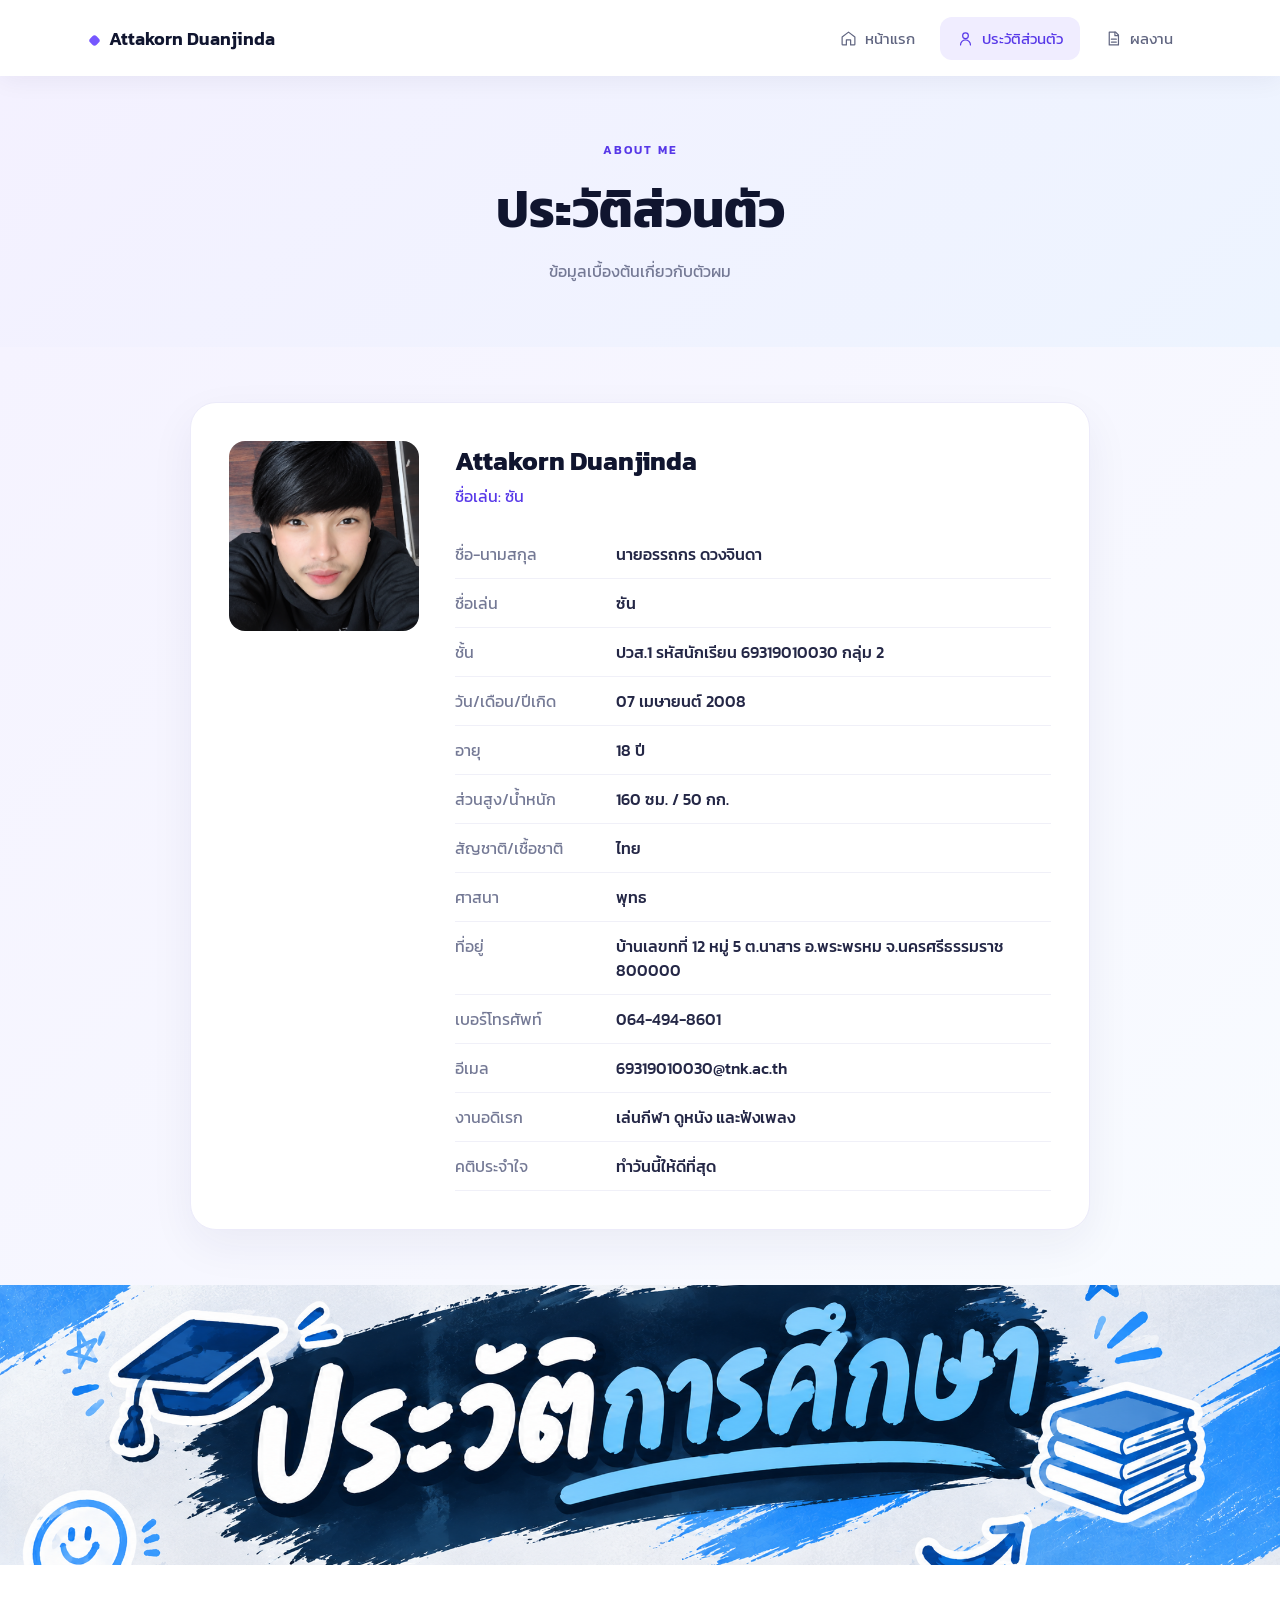
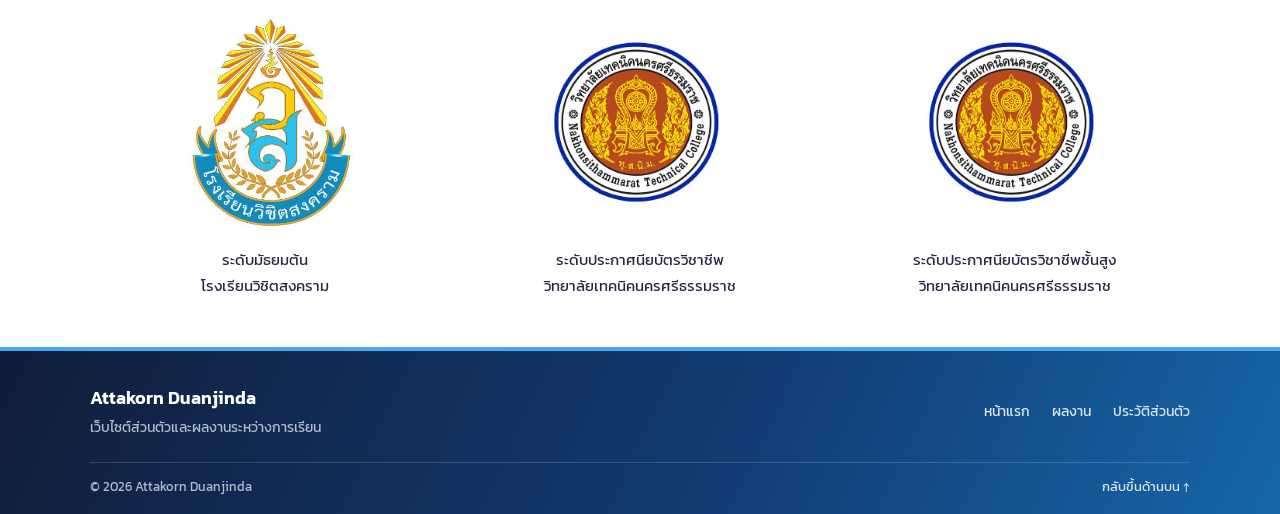
==== about.html @ fc6d0a9b "Add files via upload" ====
<!DOCTYPE html>
<html lang="th">

<head>
  <meta charset="UTF-8">
  <meta name="viewport" content="width=device-width, initial-scale=1.0">
  <title>Attakorn Duanjinda | ประวัติส่วนตัว</title>
  <link rel="stylesheet" href="style.css">
</head>

<body>
  <header class="navbar" id="top">
    <a class="brand" href="index.html">Attakorn Duanjinda</a>
    <button class="menu-toggle" id="menuToggle" aria-label="เปิดเมนู"
      aria-expanded="false"><span></span><span></span><span></span></button>
    <nav class="nav-links" id="navLinks">
      <a href="index.html" class="nav-link "><svg class="nav-icon" viewBox="0 0 24 24" aria-hidden="true"><path d="m3 10 9-7 9 7v10a1 1 0 0 1-1 1h-5v-7H9v7H4a1 1 0 0 1-1-1z"/></svg><span>หน้าแรก</span></a>
      <a href="about.html" class="nav-link active"><svg class="nav-icon" viewBox="0 0 24 24" aria-hidden="true"><circle cx="12" cy="8" r="4"/><path d="M5 21a7 7 0 0 1 14 0"/></svg><span>ประวัติส่วนตัว</span></a>
      <a href="works.html" class="nav-link "><svg class="nav-icon" viewBox="0 0 24 24" aria-hidden="true"><path d="M6 3h9l4 4v14H6z"/><path d="M14 3v5h5M9 13h7M9 17h7"/></svg><span>ผลงาน</span></a>
    </nav>
  </header>

  <main>
    <section class="page-banner">
      <p class="eyebrow">ABOUT ME</p>
      <h1>ประวัติส่วนตัว</h1>
      <p>ข้อมูลเบื้องต้นเกี่ยวกับตัวผม</p>
    </section>
    <section class="about-section section">
      <div class="about-panel">
        <img class="about-monogram" src="images/profile.png" alt="รูปถ่ายของอรรถกร ดวงจินดา">
        <div class="about-details">
          <h2>Attakorn Duanjinda</h2>
          <p class="nickname">ชื่อเล่น: ซัน</p>
          <div class="detail-list">
            <div><span>ชื่อ-นามสกุล</span><strong>นายอรรถกร ดวงจินดา</strong></div>
            <div><span>ชื่อเล่น</span><strong>ซัน</strong></div>
            <div><span>ชั้น</span><strong>ปวส.1 รหัสนักเรียน 69319010030 กลุ่ม 2</strong></div>
            <div><span>วัน/เดือน/ปีเกิด</span><strong>07 เมษายนต์ 2008</strong></div>
            <div><span>อายุ</span><strong>18 ปี</strong></div>
            <div><span>ส่วนสูง/น้ำหนัก</span><strong>160 ซม. / 50 กก.</strong></div>
            <div><span>สัญชาติ/เชื้อชาติ</span><strong>ไทย</strong></div>
            <div><span>ศาสนา</span><strong>พุทธ</strong></div>
            <div><span>ที่อยู่</span><strong>บ้านเลขทที่ 12 หมู่ 5 ต.นาสาร อ.พระพรหม จ.นครศรีธรรมราช 800000</strong></div>
            <div><span>เบอร์โทรศัพท์</span><strong>064-494-8601</strong></div>
            <div><span>อีเมล</span><strong>69319010030@tnk.ac.th</strong></div>
            <div><span>งานอดิเรก</span><strong>เล่นกีฬา ดูหนัง และฟังเพลง</strong></div>
            <div><span>คติประจำใจ</span><strong>ทำวันนี้ให้ดีที่สุด</strong></div>
          </div>
        </div>
      </div>
    </section>
    <section class="about-banner-section" aria-label="ประวัติส่วนตัว">
      <img class="about-banner-image" src="images/educational%20record.png" alt="ประวัติส่วนตัว">
    </section>
    <section class="education-logos-section" aria-label="โลโก้สถานศึกษาที่เคยเรียน">
      <div class="education-logos-grid">
        <article class="education-entry">
          <div class="education-logo-frame"><img src="images/logo%201.jpg" alt="ตราโรงเรียนวิชิตสงคราม"></div>
          <p>ระดับมัธยมต้น<br>โรงเรียนวิชิตสงคราม</p>
        </article>
        <article class="education-entry">
          <div class="education-logo-frame"><img src="images/logo2.jpg" alt="ตราวิทยาลัยเทคนิคนครศรีธรรมราช"></div>
          <p>ระดับประกาศนียบัตรวิชาชีพ<br>วิทยาลัยเทคนิคนครศรีธรรมราช</p>
        </article>
        <article class="education-entry">
          <div class="education-logo-frame"><img src="images/logo2.jpg" alt="ตราวิทยาลัยเทคนิคนครศรีธรรมราช"></div>
          <p>ระดับประกาศนียบัตรวิชาชีพชั้นสูง<br>วิทยาลัยเทคนิคนครศรีธรรมราช</p>
        </article>
      </div>
    </section>
  </main>
  <footer class="footer">
    <div class="footer-main">
      <div class="footer-brand">
        <a href="index.html">Attakorn Duanjinda</a>
        <p>เว็บไซต์ส่วนตัวและผลงานระหว่างการเรียน</p>
      </div>
      <nav class="footer-nav" aria-label="เมนูส่วนท้าย">
        <a href="index.html">หน้าแรก</a>
        <a href="works.html">ผลงาน</a>
        <a href="about.html">ประวัติส่วนตัว</a>
      </nav>
    </div>
    <div class="footer-bottom">
      <p>© <span id="year"></span> Attakorn Duanjinda</p>
      <a href="#top">กลับขึ้นด้านบน ↑</a>
    </div>
  </footer>
  <script src="script.js"></script>
</body>

</html>
---- style.css ----
@import url('https://fonts.googleapis.com/css2?family=Kanit:wght@300;400;500;600;700&display=swap');

:root {
    --navy: #10152f;
    --purple: #7657ff;
    --purple-dark: #5738e8;
    --text: #242746;
    --muted: #747995;
    --bg: #f7f8ff
}

* {
    box-sizing: border-box
}

html {
    scroll-behavior: smooth
}

body {
    margin: 0;
    font-family: 'Kanit', sans-serif;
    color: var(--text);
    background: #fff
}

a {
    color: inherit;
    text-decoration: none
}

.navbar {
    height: 76px;
    width: 100%;
    padding: 0 7%;
    display: flex;
    align-items: center;
    justify-content: space-between;
    gap: 24px;
    background: #fff;
    position: sticky;
    top: 0;
    z-index: 10;
    box-shadow: 0 4px 24px #1b194b0f
}

.brand {
    font-size: 1.12rem;
    font-weight: 600;
    white-space: nowrap;
    color: var(--navy)
}

.brand:before {
    content: '';
    display: inline-block;
    width: 9px;
    height: 9px;
    border-radius: 3px;
    background: var(--purple);
    margin-right: 10px;
    transform: rotate(45deg)
}

.nav-links {
    display: flex;
    align-items: center;
    gap: 8px
}

.nav-link {
    display: inline-flex;
    align-items: center;
    gap: 8px;
    padding: 10px 17px;
    border-radius: 12px;
    font-size: .95rem;
    color: #606580
}

.nav-icon {
    width: 17px;
    height: 17px;
    flex: 0 0 17px;
    fill: none;
    stroke: currentColor;
    stroke-width: 1.7;
    stroke-linecap: round;
    stroke-linejoin: round
}

.nav-link:hover,
.nav-link.active {
    color: var(--purple-dark);
    background: #f0edff
}

.menu-toggle {
    display: none;
    border: 0;
    background: transparent;
    padding: 8px;
    cursor: pointer
}

.menu-toggle span {
    display: block;
    width: 24px;
    height: 2px;
    margin: 5px 0;
    background: var(--navy)
}

.banner-only {
    width: 100%;
    margin: 0;
    padding: 0;
    background: #f5f6fb;
    line-height: 0
}

.profile-banner-full {
    display: block;
    width: 100%;
    height: auto;
    margin: 0;
    border-radius: 0;
    object-fit: contain
}

.hero.section {
    display: grid;
    grid-template-columns: minmax(0, 1.15fr) minmax(280px, .85fr);
    align-items: center;
    gap: 48px;
    min-height: 400px;
    padding: 64px 8%;
    background: linear-gradient(120deg, #f7f8ff 0%, #fff 68%, #eef6f7 100%)
}

.hero-content .eyebrow {
    margin: 0 0 12px;
    color: var(--purple-dark);
    font-size: .8rem;
    font-weight: 600
}

.hero-content h1 {
    margin: 0;
    color: var(--navy);
    font-size: clamp(2rem, 4vw, 3.25rem);
    line-height: 1.3
}

.hero-content h1 span {
    display: block;
    color: var(--purple-dark)
}

.hero-description {
    max-width: 620px;
    margin: 18px 0 0;
    color: var(--muted);
    line-height: 1.8
}

.hero-actions {
    display: flex;
    flex-wrap: wrap;
    gap: 12px;
    margin-top: 24px
}

.button {
    display: inline-flex;
    min-height: 44px;
    align-items: center;
    justify-content: center;
    padding: 0 20px;
    border: 1px solid var(--purple-dark);
    border-radius: 8px;
    font-weight: 500;
    transition: background .2s ease, color .2s ease
}

.button.primary {
    color: #fff;
    background: var(--purple-dark)
}

.button.primary:hover {
    background: var(--navy)
}

.button.secondary {
    color: var(--purple-dark);
    background: #fff
}

.button.secondary:hover {
    color: #fff;
    background: var(--purple-dark)
}

.hero-art {
    position: relative;
    display: grid;
    min-height: 270px;
    place-items: center;
    overflow: hidden;
    background: #e7f0fc
}

.orb {
    position: absolute;
    border-radius: 50%;
    pointer-events: none
}

.orb-one {
    top: -70px;
    right: -25px;
    width: 210px;
    height: 210px;
    border: 28px solid #3789df40
}

.orb-two {
    bottom: -90px;
    left: -55px;
    width: 220px;
    height: 220px;
    background: #c7def8
}

.profile-placeholder {
    position: relative;
    z-index: 1;
    width: min(230px, 70%);
    padding: 18px 18px 14px;
    background: #fff;
    text-align: center;
    box-shadow: 0 14px 34px #10152f1a
}

.hero-avatar {
    display: block;
    width: 112px;
    aspect-ratio: 1;
    margin: 0 auto 12px;
    border-radius: 50%;
    object-fit: cover;
    object-position: center 28%
}

.profile-placeholder h2 {
    margin: 0;
    color: var(--navy);
    font-size: 1.2rem
}

.profile-placeholder p {
    margin: 2px 0 0;
    color: var(--muted)
}

.homepage-gallery {
    padding: 30px 2.2% 55px;
    background: #fff
}

.feature-row {
    display: grid;
    grid-template-columns: minmax(220px, 23%) minmax(0, 1fr);
    gap: 2.5%;
    align-items: start
}

.profile-card {
    text-align: center;
    min-width: 0
}

.photo-placeholder {
    position: relative;
    display: flex;
    flex-direction: column;
    align-items: center;
    justify-content: center;
    gap: 8px;
    overflow: hidden;
    background: linear-gradient(135deg, #edf3fb, #f8f8fc);
    border: 1px dashed #b9c5d9;
    color: #66728b;
    text-align: center;
    font-size: .95rem
}

.placeholder-icon {
    display: grid;
    place-items: center;
    width: 42px;
    height: 42px;
    border-radius: 50%;
    background: #fff;
    color: #7184a6;
    font-size: 1.8rem;
    line-height: 1
}

.photo-placeholder small {
    font-size: .75rem;
    color: #8792a8
}

.portrait-placeholder {
    aspect-ratio: 4/5;
    width: 100%;
    max-height: 440px
}

.profile-caption {
    padding: 12px 5px 0
}

.profile-caption h2 {
    font-size: 1.15rem;
    line-height: 1.5;
    margin: 4px 0;
    color: #171717
}

.profile-caption p {
    margin: 0;
    color: #444;
    font-weight: 500
}

.carousel-area {
    min-width: 0
}

.main-slide {
    aspect-ratio: 2.4/1;
    width: 100%;
    min-height: 260px
}

.carousel-dots {
    display: flex;
    justify-content: center;
    align-items: center;
    gap: 10px;
    padding: 14px 0 0
}

.dot {
    width: 10px;
    height: 10px;
    padding: 0;
    border: 0;
    border-radius: 50%;
    background: #c7c7c7;
    cursor: pointer
}

.dot.active {
    background: #287ca2
}

.gallery-grid {
    display: grid;
    grid-template-columns: repeat(3, minmax(0, 1fr));
    gap: 2.5%;
    margin-top: 58px
}

.gallery-photo {
    aspect-ratio: 1.55/1;
    min-height: 180px;
    overflow: hidden;
    background: #f3f4f8
}

.gallery-photo img {
    display: block;
    width: 100%;
    height: 100%;
    object-fit: cover
}

.about-banner-section {
    padding: 0 0 48px;
    background: #fff
}

.about-banner-image {
    display: block;
    width: 100%;
    height: clamp(160px, 24vw, 280px);
    background: #e7f0fc;
    object-fit: cover;
    object-position: center
}

.education-logos-section {
    padding: 0 7% 48px;
    background: #fff
}

.education-logos-grid {
    display: grid;
    grid-template-columns: repeat(3, minmax(0, 1fr));
    align-items: start;
    gap: 24px;
    max-width: 1200px;
    margin: 0 auto
}

.education-entry {
    display: flex;
    min-width: 0;
    flex-direction: column;
    align-items: center;
    gap: 14px;
    text-align: center
}

.education-logo-frame {
    position: relative;
    width: min(100%, 220px);
    min-width: 0;
    aspect-ratio: 1;
    justify-self: center;
    overflow: hidden;
    border-radius: 50%;
    border: 3px solid #fff;
    background: #f5f9fd
}

.education-logo-frame img {
    position: absolute;
    inset: 0;
    width: 100%;
    height: 100%;
    object-fit: cover
}

.education-entry p {
    margin: 0;
    color: var(--text);
    font-size: .95rem;
    line-height: 1.7
}

.page-banner {
    text-align: center;
    padding: 64px 7%;
    background: linear-gradient(135deg, #f4f1ff, #edf4ff)
}

.eyebrow {
    margin: 0 0 12px;
    color: var(--purple-dark);
    font-size: .78rem;
    font-weight: 600;
    letter-spacing: 2px
}

.page-banner h1 {
    margin: 0;
    color: var(--navy);
    font-size: clamp(2rem, 4vw, 3.2rem)
}

.page-banner>p:last-child {
    color: var(--muted);
    margin: 12px 0 0
}

.section {
    padding: 55px 7%
}

.works-grid {
    display: grid;
    grid-template-columns: repeat(3, minmax(0, 1fr));
    gap: 22px
}

.info-card {
    padding: 28px;
    border: 1px solid #ecebfa;
    border-radius: 22px;
    background: #fff;
    box-shadow: 0 10px 30px #201b5b0a
}

.card-icon {
    width: 48px;
    height: 48px;
    display: grid;
    place-items: center;
    border-radius: 15px;
    color: var(--purple-dark);
    background: #f0edff;
    font-weight: 600
}

.info-card h3 {
    margin: 20px 0 8px;
    color: var(--navy)
}

.info-card p {
    color: var(--muted);
    line-height: 1.7
}

.card-note {
    font-size: .83rem;
    color: #8a8eaa
}

.about-section {
    background: linear-gradient(135deg, #f5f3ff, #f8fbff);
    min-height: 480px
}

.about-panel {
    max-width: 900px;
    margin: 0 auto;
    display: grid;
    grid-template-columns: 190px 1fr;
    gap: 36px;
    padding: 38px;
    background: white;
    border: 1px solid #ecebfa;
    border-radius: 26px;
    box-shadow: 0 16px 45px #201b5b0f
}

.about-monogram {
    display: block;
    width: 100%;
    aspect-ratio: 1;
    border-radius: 16px;
    object-fit: cover;
    object-position: center 28%
}

.about-details h2 {
    margin: 0;
    color: var(--navy);
    font-size: 1.65rem
}

.nickname {
    margin: 4px 0 22px;
    color: var(--purple-dark)
}

.detail-list div {
    display: grid;
    grid-template-columns: 145px 1fr;
    gap: 16px;
    padding: 12px 0;
    border-bottom: 1px solid #f0f0f8
}

.detail-list span {
    color: var(--muted)
}

.detail-list strong {
    font-weight: 500
}

.footer {
    border-top: 4px solid #45a8f5;
    padding: 34px 7% 18px;
    color: #dbe6f5;
    background: linear-gradient(115deg, #101d3a 0%, #123c73 58%, #1766a8 100%);
    font-size: .9rem
}

.footer-main,
.footer-bottom {
    display: flex;
    align-items: center;
    justify-content: space-between;
    gap: 24px;
    max-width: 1200px;
    margin: 0 auto
}

.footer-brand>a {
    color: #fff;
    font-size: 1.1rem;
    font-weight: 600
}

.footer-brand p,
.footer-bottom p {
    margin: 5px 0 0;
    color: #aebbd0
}

.footer-nav {
    display: flex;
    flex-wrap: wrap;
    gap: 22px
}

.footer-nav a,
.footer-bottom a {
    color: #dbe6f5;
    transition: color .2s ease
}

.footer-nav a:hover,
.footer-bottom a:hover {
    color: #72c7e5
}

.footer-bottom {
    margin-top: 24px;
    padding-top: 14px;
    border-top: 1px solid #ffffff26;
    font-size: .82rem
}

.footer-bottom p {
    margin: 0
}

@media(max-width:800px) {
    .navbar {
        padding: 0 5%
    }

    .menu-toggle {
        display: block
    }

    .nav-links {
        display: none;
        position: absolute;
        top: 76px;
        left: 0;
        right: 0;
        padding: 12px 5% 20px;
        background: white;
        box-shadow: 0 14px 20px #1b194b12;
        flex-direction: column;
        align-items: stretch
    }

    .nav-links.open {
        display: flex
    }

    .nav-link {
        padding: 13px 15px
    }

    .feature-row {
        grid-template-columns: 1fr;
        gap: 24px
    }

    .hero.section {
        grid-template-columns: 1fr;
        gap: 30px;
        padding: 48px 6%
    }

    .hero-art {
        min-height: 260px
    }

    .profile-card {
        max-width: 330px;
        margin: auto;
        width: 100%
    }

    .portrait-placeholder {
        max-height: none
    }

    .main-slide {
        aspect-ratio: 1.6/1;
        min-height: 220px
    }

    .gallery-grid {
        grid-template-columns: 1fr;
        gap: 22px;
        margin-top: 35px
    }

    .gallery-photo {
        aspect-ratio: 1.6/1
    }

    .works-grid {
        grid-template-columns: 1fr
    }

    .about-panel {
        grid-template-columns: 1fr;
        padding: 25px
    }

    .education-logos-section {
        padding: 0 5% 36px
    }

    .education-logos-grid {
        grid-template-columns: 1fr;
        gap: 14px
    }

    .footer-main {
        align-items: flex-start;
        flex-direction: column;
        gap: 18px
    }

    .footer-nav {
        gap: 16px
    }

    .footer-bottom {
        align-items: flex-start;
        flex-direction: column;
        gap: 8px
    }

    .detail-list div {
        grid-template-columns: 1fr;
        gap: 3px
    }
}

@media(max-width:480px) {
    .brand {
        font-size: .95rem
    }

    .homepage-gallery {
        padding: 20px 4% 40px
    }

    .about-banner-section {
        padding: 0 0 36px
    }

    .page-banner {
        padding: 48px 5%
    }
}
.portrait-placeholder {
    width: 100%;
    max-width: 100%;
    aspect-ratio: .763 / 1;
    max-height: none;
    margin: 0 auto;
    overflow: hidden;
    border: none;
    background: transparent;
}

.portrait-placeholder img {
    display: block;
    width: 100%;
    height: 100%;
    object-fit: cover;
    object-position: center 28%;
}

.main-slide {
    position: relative;
    width: 100%;
    aspect-ratio: 2.4 / 1;
    min-height: 0;
    overflow: hidden;
    border: none;
    background: #f3f4f8;
}

.main-slide img {
    width: 100%;
    height: 100%;
    display: block;
    object-fit: cover;
    object-position: center;
}

.slide-control {
    position: absolute;
    top: 50%;
    display: grid;
    place-items: center;
    width: 42px;
    height: 42px;
    padding: 0;
    border: 0;
    border-radius: 50%;
    color: #fff;
    background: #10152f99;
    font-size: 1rem;
    cursor: pointer;
    transform: translateY(-50%);
}

.slide-control:hover {
    background: #10152f;
}

.slide-control.previous {
    left: 14px;
}

.slide-control.next {
    right: 14px;
}

.carousel-dots {
    display: flex;
    justify-content: center;
    gap: 10px;
    padding: 14px 0;
}

.dot {
    width: 10px;
    height: 10px;
    padding: 0;
    border: none;
    border-radius: 50%;
    background: #c7c7c7;
    cursor: pointer;
}

.dot.active {
    background: #287ca2;
}

@media (max-width: 800px) {
    .main-slide {
        aspect-ratio: 1.6 / 1;
    }
}
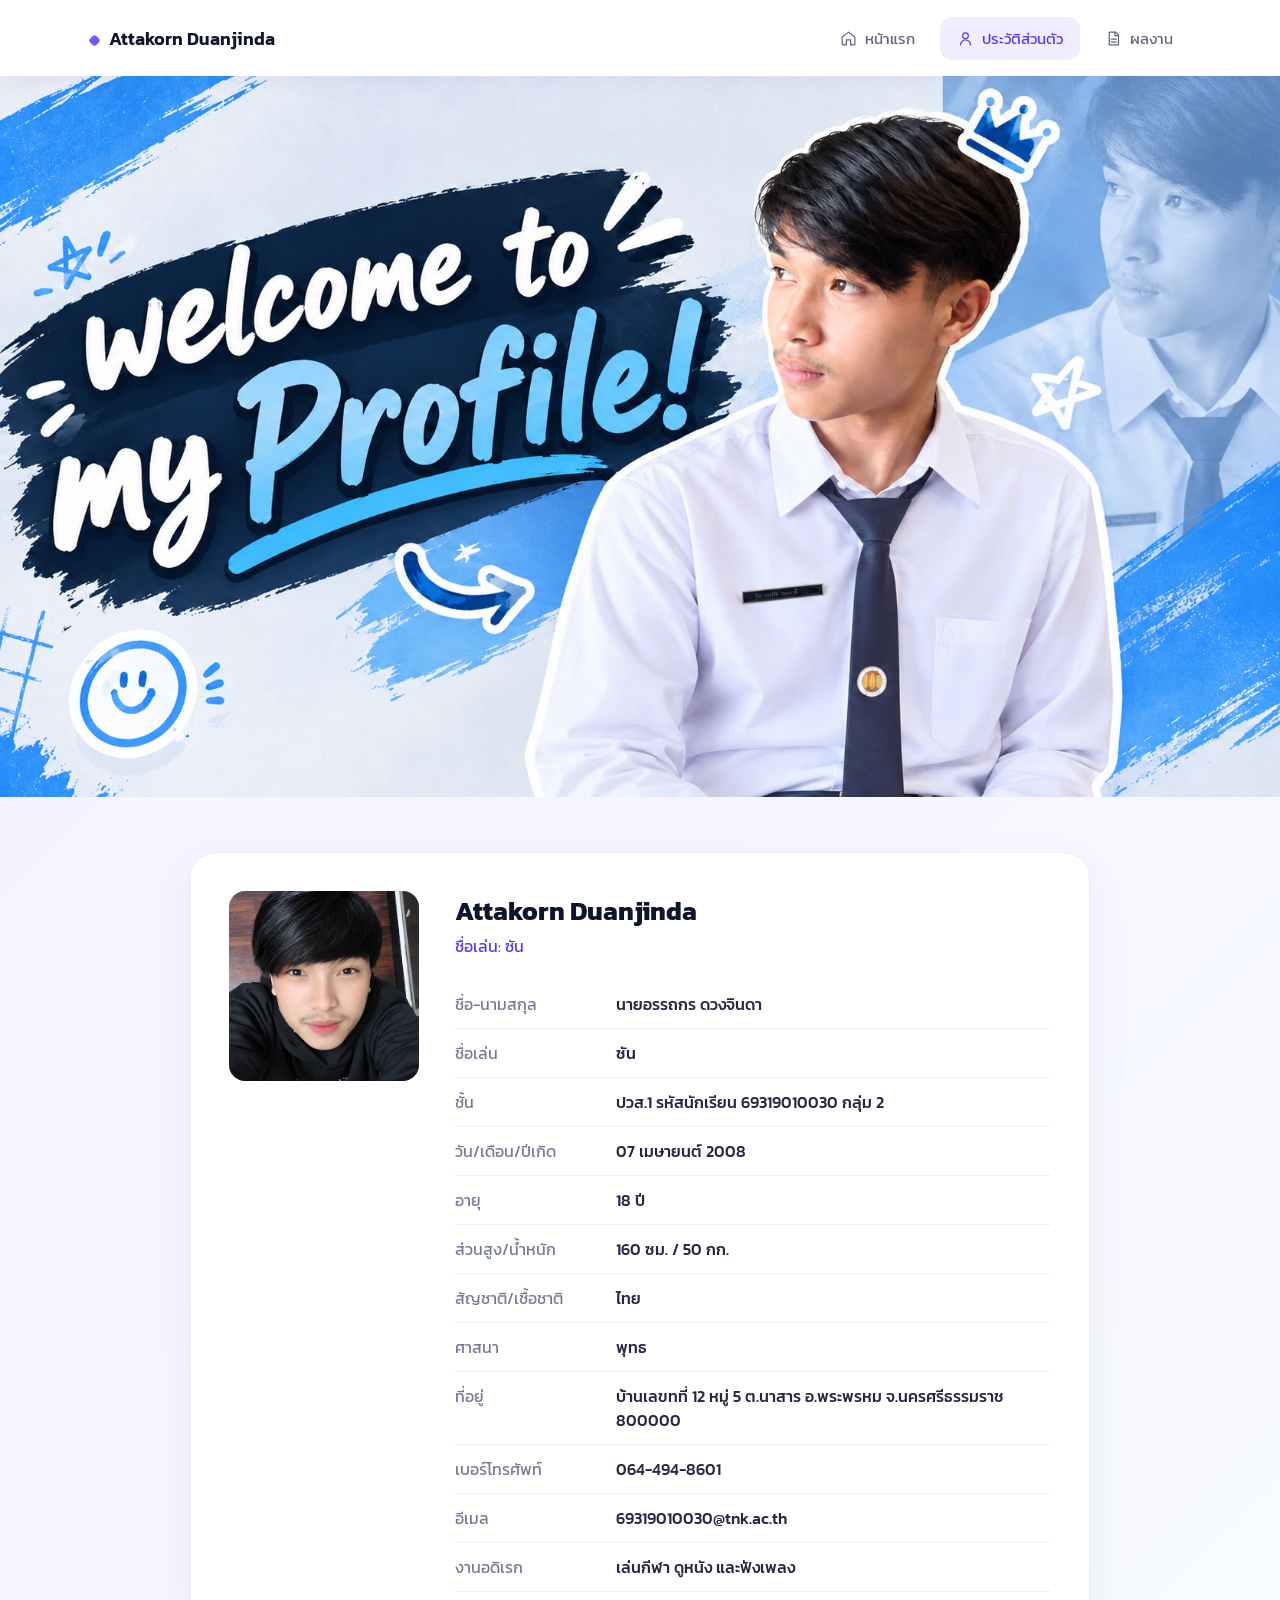
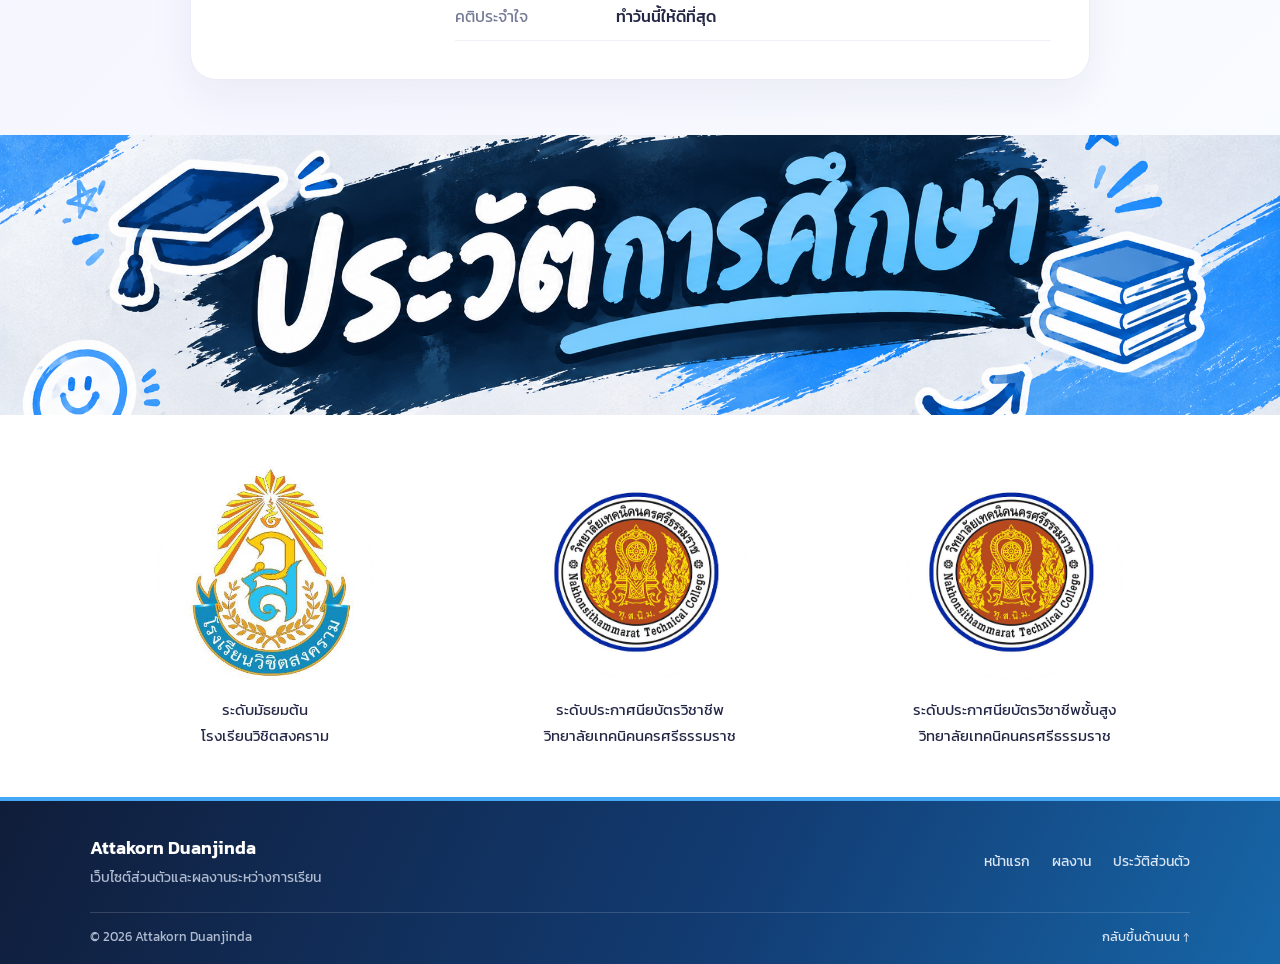
==== commit 8145eb65: "Add files via upload" ====
--- a/about.html
+++ b/about.html
@@ -21,10 +21,8 @@
   </header>
 
   <main>
-    <section class="page-banner">
-      <p class="eyebrow">ABOUT ME</p>
-      <h1>ประวัติส่วนตัว</h1>
-      <p>ข้อมูลเบื้องต้นเกี่ยวกับตัวผม</p>
+    <section class="banner-only">
+      <img class="profile-banner-full" src="images/NEWPROFILE.png" alt="แบนเนอร์ประวัติส่วนตัว">
     </section>
     <section class="about-section section">
       <div class="about-panel">
--- a/style.css
+++ b/style.css
@@ -517,6 +517,97 @@
     line-height: 1.7
 }
 
+.work-image-list {
+    display: grid;
+    gap: 14px
+}
+
+.work-pdf-link {
+    display: inline-flex;
+    align-items: center;
+    gap: 8px;
+    margin-top: 8px;
+    padding: 10px 16px;
+    border-radius: 12px;
+    background: #f0edff;
+    color: var(--purple-dark);
+    font-weight: 600
+}
+
+.work-pdf-link:hover {
+    background: #e6e1ff
+}
+
+.work-image-button {
+    display: block;
+    width: 100%;
+    padding: 0;
+    overflow: hidden;
+    border: 0;
+    border-radius: 12px;
+    background: #f3f4f8;
+    cursor: zoom-in
+}
+
+.work-image-button img {
+    display: block;
+    width: 100%;
+    aspect-ratio: 4 / 3;
+    object-fit: contain
+}
+
+.work-image-button:focus-visible,
+.image-preview-close:focus-visible {
+    outline: 3px solid var(--purple);
+    outline-offset: 3px
+}
+
+.image-preview-dialog {
+    position: fixed;
+    max-width: min(1100px, 95vw);
+    max-height: 95vh;
+    padding: 48px 20px 16px;
+    overflow: auto;
+    border: 0;
+    border-radius: 16px;
+    background: #fff;
+    box-shadow: 0 20px 70px #10152f40
+}
+
+.image-preview-dialog::backdrop {
+    background: #10152fcc
+}
+
+.image-preview-dialog img {
+    display: block;
+    max-width: 100%;
+    max-height: 78vh;
+    margin: 0 auto;
+    object-fit: contain
+}
+
+.image-preview-dialog p {
+    margin: 12px 0 0;
+    color: var(--text);
+    text-align: center
+}
+
+.image-preview-close {
+    position: absolute;
+    top: 8px;
+    right: 12px;
+    width: 36px;
+    height: 36px;
+    border: 0;
+    border-radius: 50%;
+    background: #f0edff;
+    color: var(--navy);
+    font: inherit;
+    font-size: 1.5rem;
+    line-height: 1;
+    cursor: pointer
+}
+
 .card-note {
     font-size: .83rem;
     color: #8a8eaa
